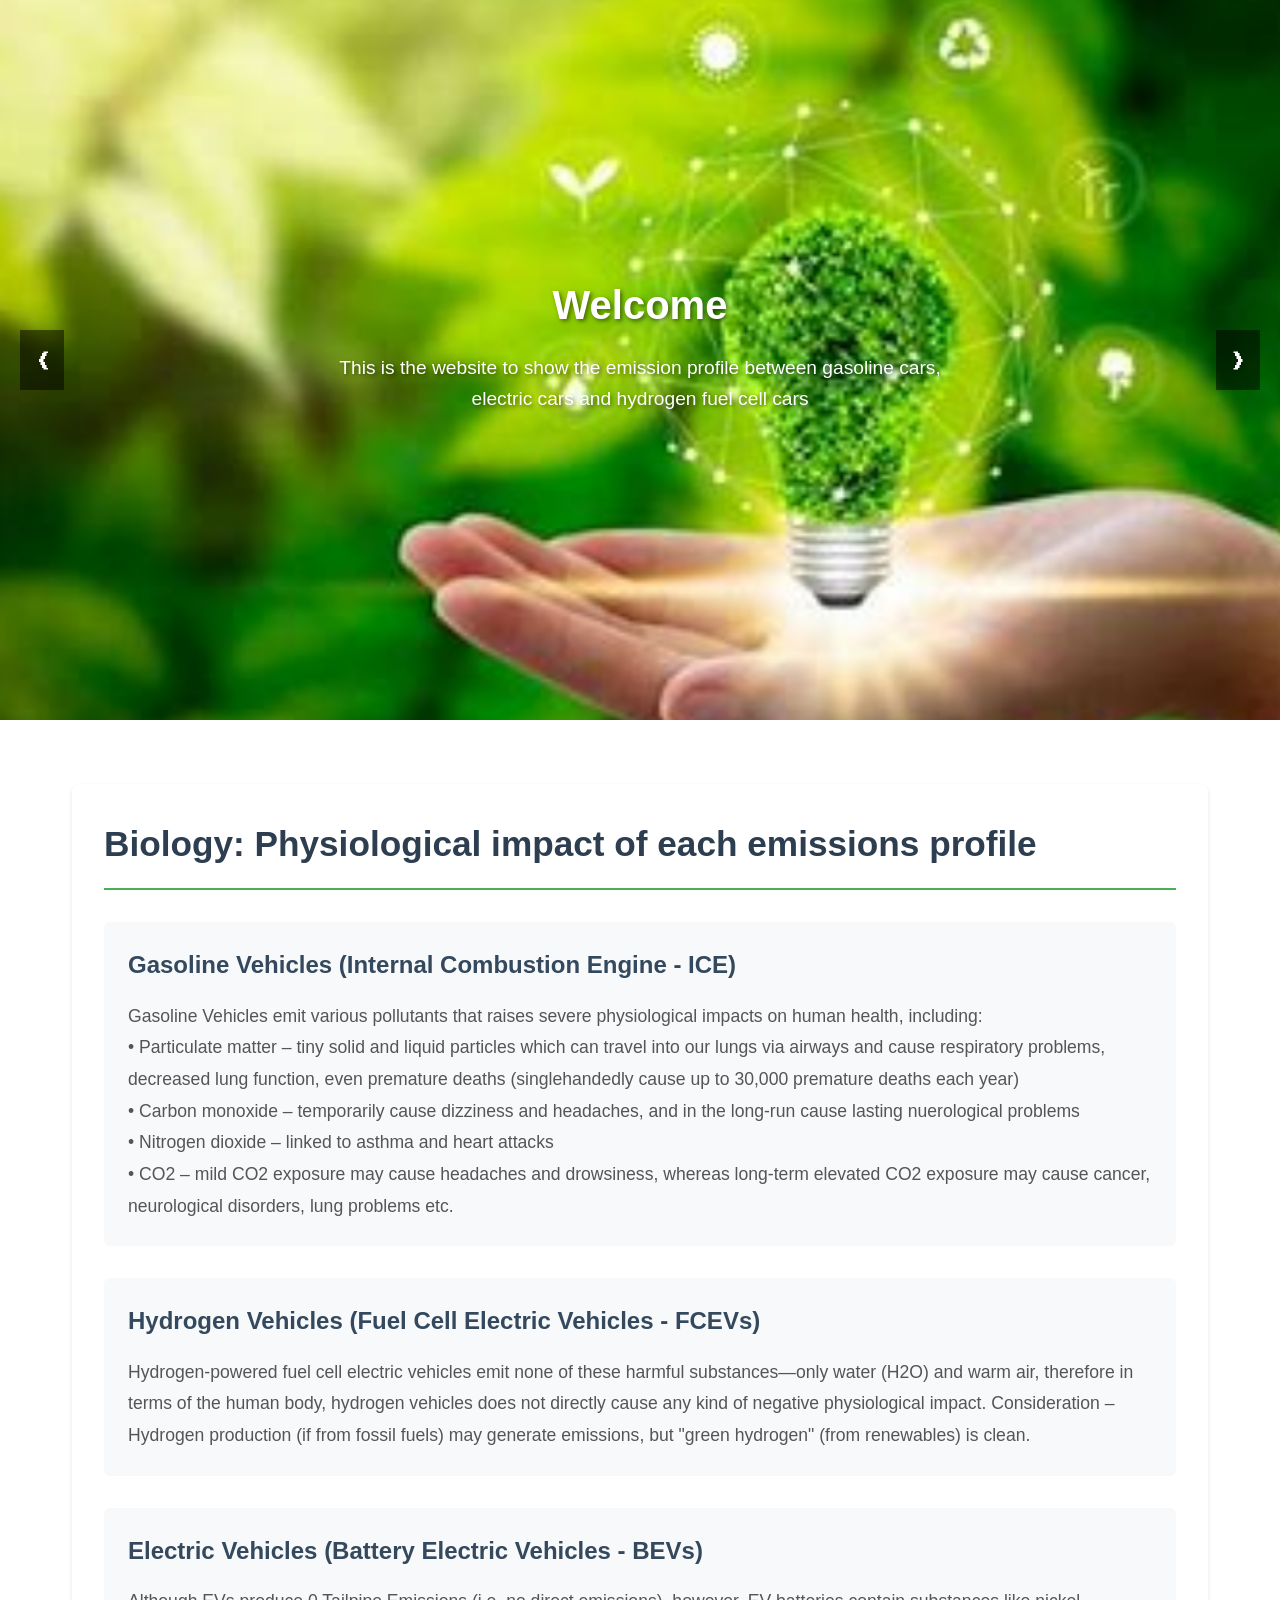
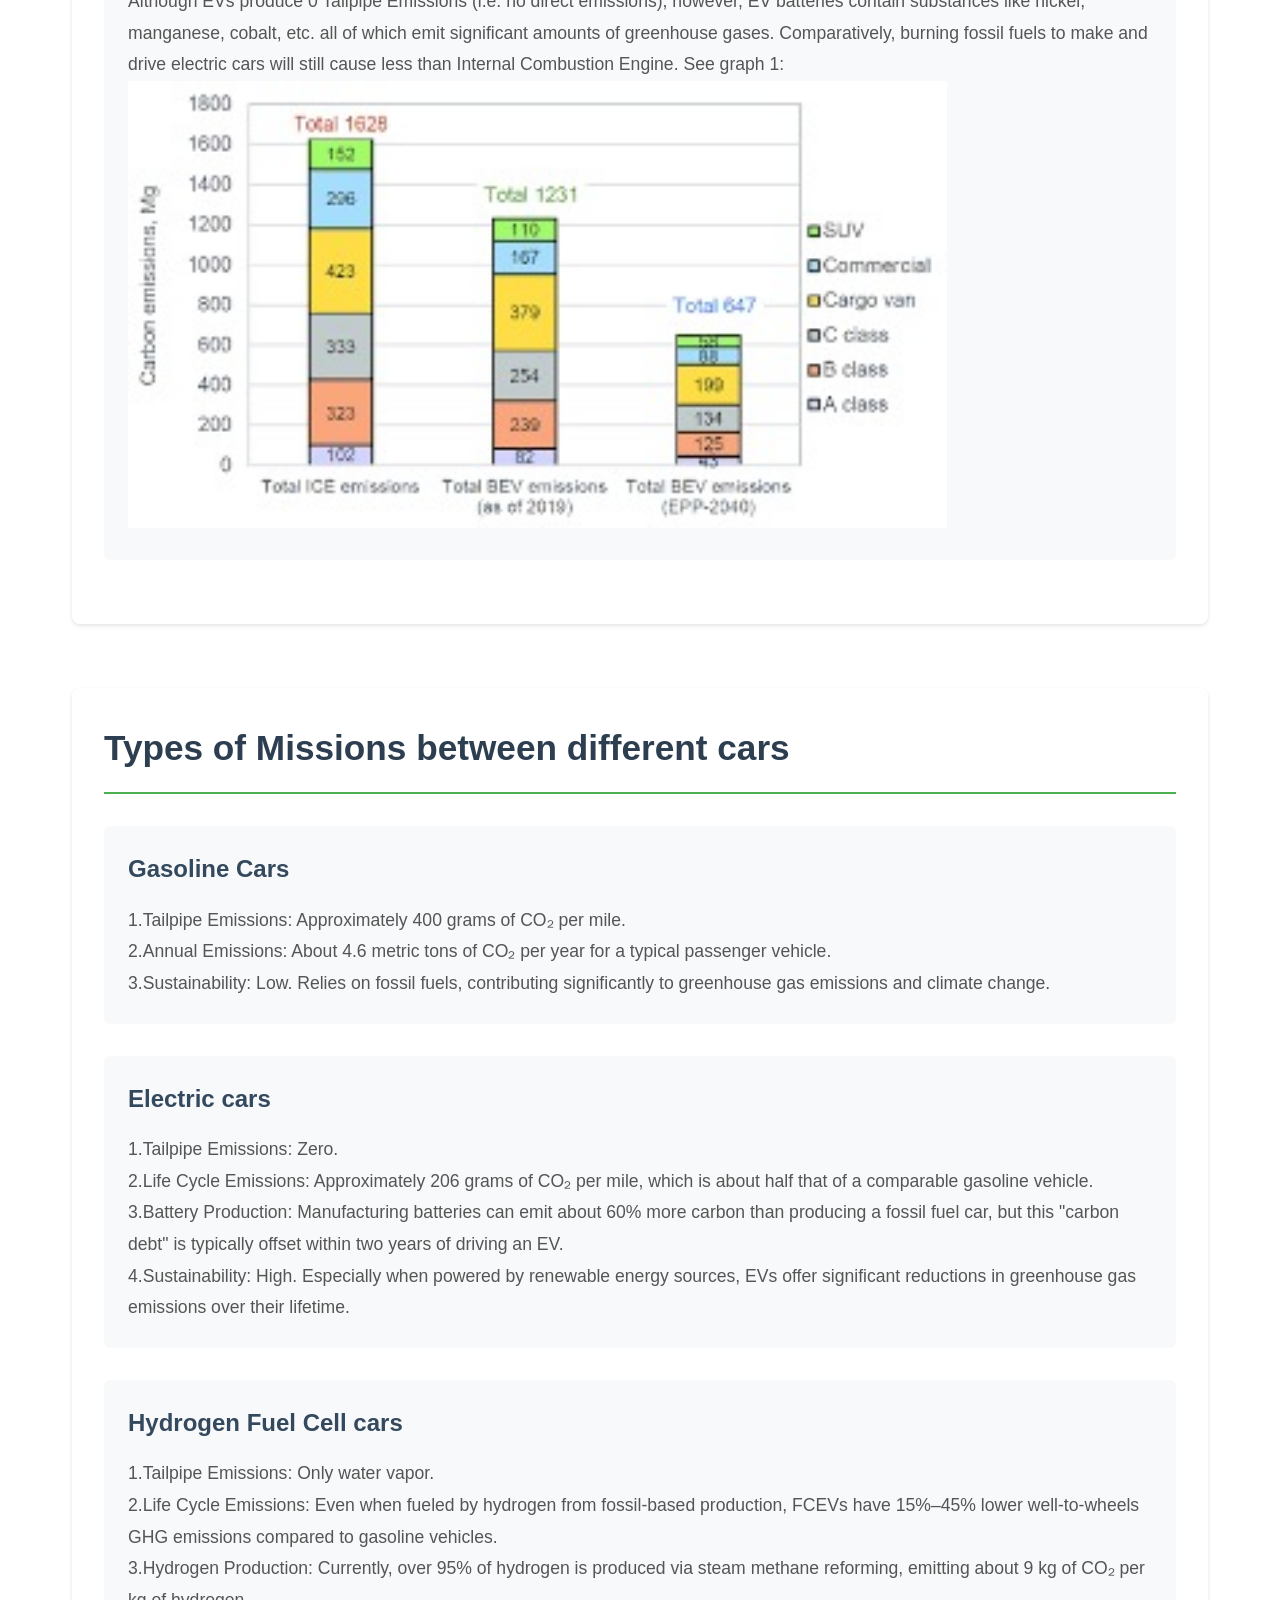
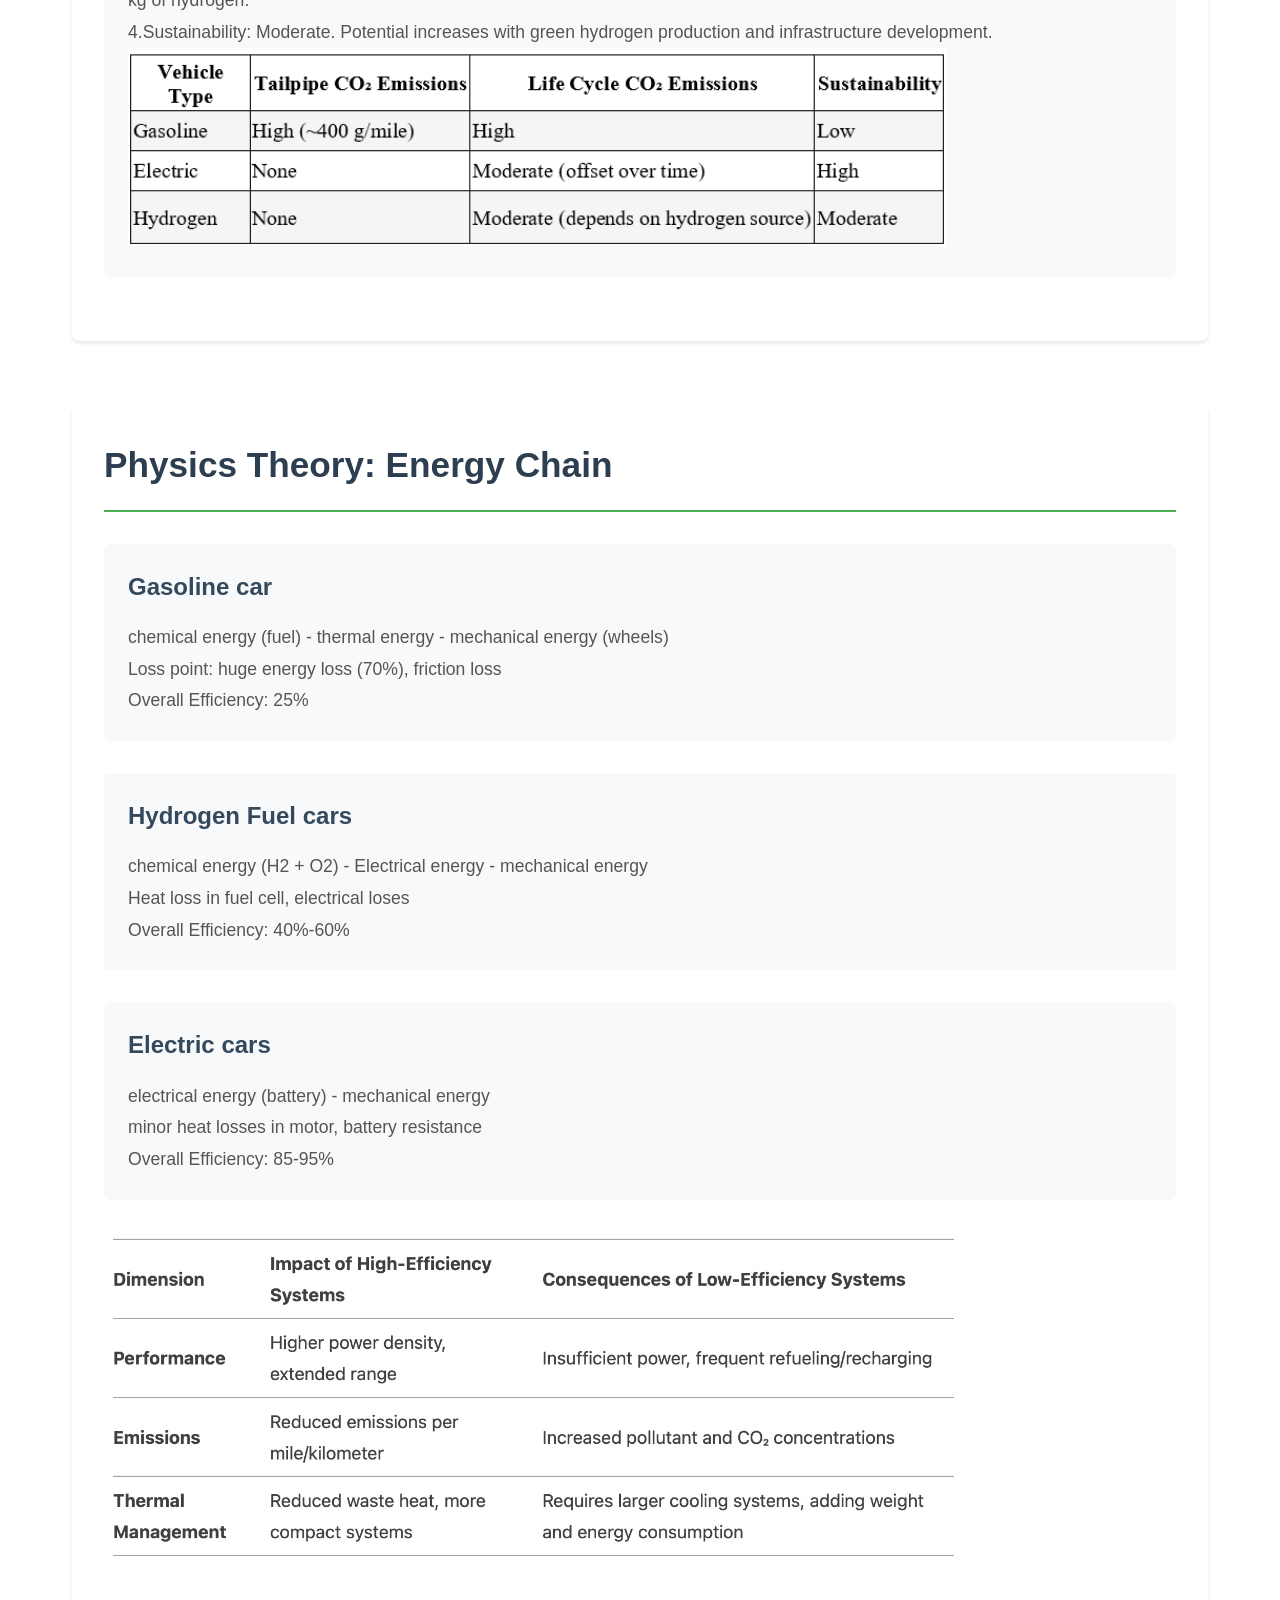
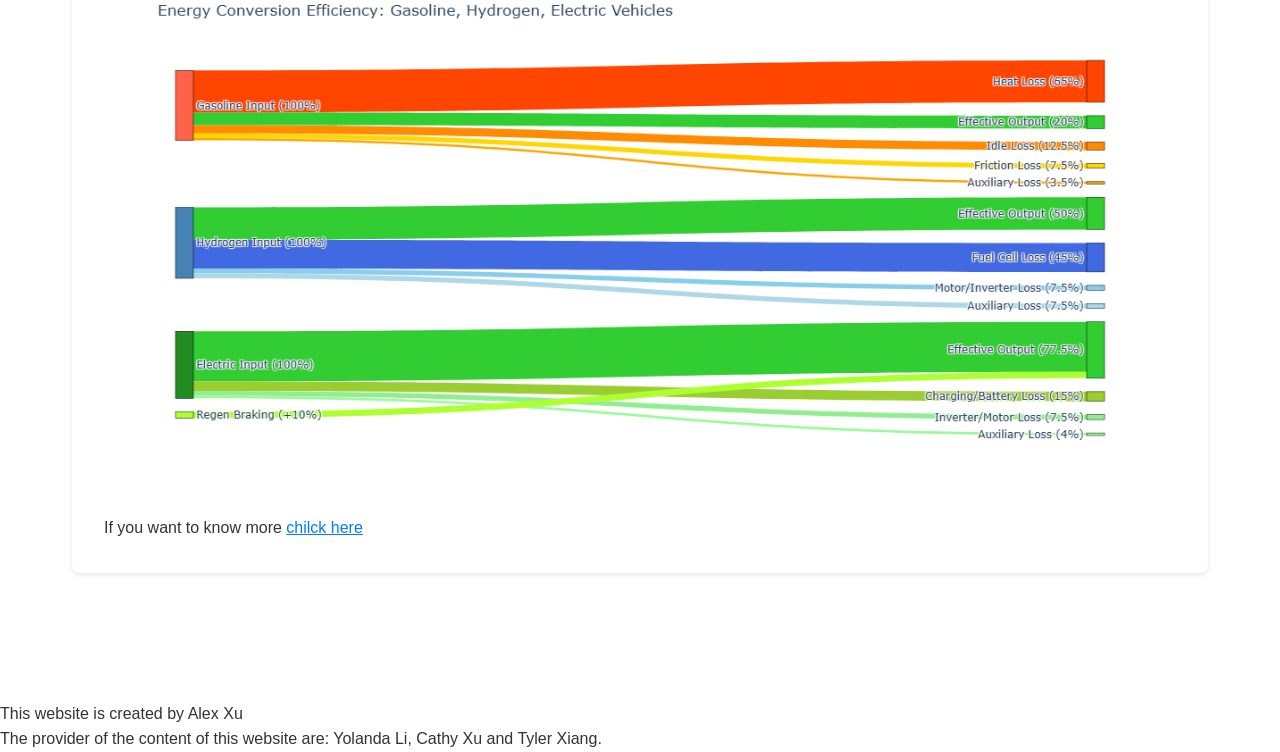
==== index.html @ 27ac07b7 "Add files via upload" ====
<!DOCTYPE html>
<html lang="zh-CN">
<head>
    <meta charset="UTF-8">
    <meta name="viewport" content="width=device-width, initial-scale=1.0">
    <title>环保科普网站</title>
    <link rel="stylesheet" href="styles.css">
</head>
<body>
    <!-- 轮播图区域 -->
    <div class="carousel-container">
    
            <div class="slide active">
                <img src="first.jfif" alt="环保图片1">
                <div class="slide-content">
                    <h2>Welcome</h2>
                    <p>This is the website to show the emission profile between gasoline cars, electric cars and hydrogen fuel cell cars</p>
                </div>
            </div>
            <div class="slide">
                <img src="bio2.jfif" alt="环保图片2">
                <div class="slide-content">
                    <h2>Biology: Physiological Impact</h2>
                    <a href="#section1" class="cta-button">了解更多</a>
                </div>
            </div>
            <div class="slide">
                <img src="ESS.jfif" alt="环保图片3">
                <div class="slide-content">
                    <h2>Types of Missions Between Different Cars</h2>
                    <a href="#section2" class="cta-button">了解更多</a>
                </div>
            </div>
            <div class="slide">
                <img src="fuel.jfif" alt="环保图片4">
                <div class="slide-content">
                    <h2>Physics Theory: Energy Chain</h2>
                    <a href="#section3" class="cta-button">了解更多</a>
                </div>
            </div>
        
        <div class="carousel-indicators">
            <span class="indicator active"></span>
            <span class="indicator"></span>
            <span class="indicator"></span>
            <span class="indicator"></span>
        </div>
        <button class="carousel-control prev">❮</button>
        <button class="carousel-control next">❯</button>
    </div>

    <!-- 主要内容区域 -->
    <main id="content-section">
        <section id="section1" class="main-section">
            <h1 class="main-title">Biology: Physiological impact of each emissions profile</h1>
            <div class="sub-section">
                <h2 class="sub-title">Gasoline Vehicles (Internal Combustion Engine - ICE)</h2>
                <p class="content-text">Gasoline Vehicles emit various pollutants that raises severe physiological impacts on human health, including:<br>
                    • Particulate matter – tiny solid and liquid particles which can travel into our lungs via airways and cause respiratory problems, decreased lung function, even premature deaths (singlehandedly cause up to 30,000 premature deaths each year)<br>
                    • Carbon monoxide – temporarily cause dizziness and headaches, and in the long-run cause lasting nuerological problems<br>
                    • Nitrogen dioxide – linked to asthma and heart attacks<br>
                    • CO2 – mild CO2 exposure may cause headaches and drowsiness, whereas long-term elevated CO2 exposure may cause cancer, neurological disorders, lung problems etc.</p>
            </div>
            <div class="sub-section">
                <h2 class="sub-title">Hydrogen Vehicles (Fuel Cell Electric Vehicles - FCEVs)</h2>
                <p class="content-text">Hydrogen-powered fuel cell electric vehicles emit none of these harmful substances—only water (H2O) and warm air, therefore in terms of the human body, hydrogen vehicles does not directly cause any kind of negative physiological impact.
                    Consideration – Hydrogen production (if from fossil fuels) may generate emissions, but "green hydrogen" (from renewables) is clean.</p>
            </div>
            <div class="sub-section">
                <h2 class="sub-title">Electric Vehicles (Battery Electric Vehicles - BEVs)
                </h2>
                <p class="content-text">Although EVs produce 0 Tailpipe Emissions (i.e. no direct emissions), however, EV batteries contain substances like nickel, manganese, cobalt, etc. all of which emit significant amounts of greenhouse gases. Comparatively, burning fossil fuels to make and drive electric cars will still cause less than Internal Combustion Engine.
                    See graph 1:</p>
                <img src="1.3-image.jpg" alt="graph" style="width: 80%; height: auto;">
            </div>
        </section>

        <section id="section2" class="main-section">
            <h1 class="main-title">Types of Missions between different cars</h1>
            <div class="sub-section">
                <h2 class="sub-title">Gasoline Cars</h2>
                <p class="content-text">1.Tailpipe Emissions: Approximately 400 grams of CO₂ per mile.<br> 

                    2.Annual Emissions: About 4.6 metric tons of CO₂ per year for a typical passenger vehicle. <br>
                
                    3.Sustainability: Low. Relies on fossil fuels, contributing significantly to greenhouse gas emissions and climate change. <br>
                    </p>
            </div>
            <div class="sub-section">
                <h2 class="sub-title">Electric cars</h2>
                <p class="content-text">1.Tailpipe Emissions: Zero. <br>

                    2.Life Cycle Emissions: Approximately 206 grams of CO₂ per mile, which is about half that of a comparable gasoline vehicle. <br>
                
                    3.Battery Production: Manufacturing batteries can emit about 60% more carbon than producing a fossil fuel car, but this "carbon debt" is typically offset within two years of driving an EV. <br>
                
                    4.Sustainability: High. Especially when powered by renewable energy sources, EVs offer significant reductions in greenhouse gas emissions over their lifetime. <br>
                 
                    </p>
            </div>
            <div class="sub-section">
                <h2 class="sub-title">Hydrogen Fuel Cell cars</h2>
                <p class="content-text">1.Tailpipe Emissions: Only water vapor. <br>
	
                    2.Life Cycle Emissions: Even when fueled by hydrogen from fossil-based production, FCEVs have 15%–45% lower well-to-wheels GHG emissions compared to gasoline vehicles. <br>
                    
                    3.Hydrogen Production: Currently, over 95% of hydrogen is produced via steam methane reforming, emitting about 9 kg of CO₂ per kg of hydrogen. <br>
                
                    4.Sustainability: Moderate. Potential increases with green hydrogen production and infrastructure development.<br>
                </p>
                <img src="2.3-image.png" alt="table" style="width: 80%; height: auto;">
            </div>
        </section>

        <section id="section3" class="main-section">
            <h1 class="main-title">Physics Theory: Energy Chain</h1>
            <div class="sub-section">
                
                <h2 class="sub-title">Gasoline car</h2>
                <p class="content-text">chemical energy (fuel) - thermal energy - mechanical energy (wheels) <br>
                    Loss point: huge energy loss (70%), friction loss<br>
                    Overall Efficiency: 25%</p>
            </div>
            <div class="sub-section">
                <h2 class="sub-title">Hydrogen Fuel cars</h2>
                <p class="content-text">chemical energy (H2 + O2) - Electrical energy - mechanical energy <br>
                    Heat loss in fuel cell, electrical loses<br>
                    Overall Efficiency:  40%-60%</p>
            </div>
            <div class="sub-section">
                <h2 class="sub-title">Electric cars</h2>
                <p class="content-text">electrical energy (battery) - mechanical energy <br>
                    minor heat losses in motor, battery resistance<br>
                    Overall Efficiency: 85-95%</p>
                    
            </div>
            <img src="physics2.jpg" alt="physics2" style="width: 80%; height: auto;">
            <img src="physics3.png" alt="physics3" style="width: 100%; height: auto;">
            <p>If you want to know more <a href="sankey_energy_conversion.html" style="color: #007bff; text-decoration: underline;">chilck here</a></p>
        </section>
    </main>
<p>This website is created by Alex Xu<br>
The provider of the content of this website are: Yolanda Li, Cathy Xu and Tyler Xiang.
</p>    <script src="script.js"></script>
</body>
</html>
---- styles.css ----
/* 全局样式 */
* {
    margin: 0;
    padding: 0;
    box-sizing: border-box;
}

html {
    scroll-behavior: smooth;
}

body {
    font-family: 'Arial', sans-serif;
    line-height: 1.6;
    color: #333;
    overflow-x: hidden;
}

/* 轮播图容器 */
.carousel-container {
    position: relative;
    width: 100%;
    height: 80vh;
    overflow: hidden;
}

.carousel {
    position: relative;
    width: 100%;
    height: 100%;
}

/* 轮播图幻灯片 */
.slide {
    position: absolute;
    top: 0;
    left: 0;
    width: 100%;
    height: 100%;
    opacity: 0;
    transition: opacity 1s ease-in-out;
    will-change: opacity;
    z-index: 1;
}

.slide.active {
    opacity: 1;
    z-index: 2;
}

.slide img {
    width: 100%;
    height: 100%;
    object-fit: cover;
    transition: transform 1s ease-in-out;
    will-change: transform;
}

.slide.active img {
    transform: scale(1.02);
}

.slide-content {
    position: absolute;
    top: 50%;
    left: 50%;
    transform: translate(-50%, -50%);
    text-align: center;
    color: white;
    text-shadow: 2px 2px 4px rgba(0, 0, 0, 0.5);
}

.slide-content h2 {
    font-size: 2.5rem;
    margin-bottom: 1rem;
}

.slide-content p {
    font-size: 1.2rem;
    margin-bottom: 2rem;
}

/* 轮播图控制按钮 */
.carousel-control {
    position: absolute;
    top: 50%;
    transform: translateY(-50%);
    background: rgba(0, 0, 0, 0.5);
    color: white;
    border: none;
    padding: 1rem;
    cursor: pointer;
    font-size: 1.5rem;
    transition: background 0.3s;
    z-index: 10;
}

.carousel-control:hover {
    background: rgba(0, 0, 0, 0.8);
}

.prev {
    left: 20px;
}

.next {
    right: 20px;
}

/* 轮播图指示器 */
.carousel-indicators {
    position: absolute;
    bottom: 20px;
    left: 50%;
    transform: translateX(-50%);
    display: flex;
    gap: 10px;
}

.indicator {
    width: 12px;
    height: 12px;
    border-radius: 50%;
    background: rgba(255, 255, 255, 0.5);
    cursor: pointer;
    transition: background 0.3s;
}

.indicator.active {
    background: white;
}

/* 主要内容区域样式 */
main {
    padding: 4rem 2rem;
    max-width: 1200px;
    margin: 0 auto;
    position: relative;
}

.main-section {
    margin-bottom: 4rem;
    padding: 2rem;
    background: #fff;
    border-radius: 8px;
    box-shadow: 0 2px 4px rgba(0, 0, 0, 0.1);
    transition: transform 0.3s ease, box-shadow 0.3s ease;
    scroll-margin-top: 20px;
}

.main-section:target {
    animation: highlight 2s ease-out;
    transform: translateY(-5px);
    box-shadow: 0 5px 15px rgba(0, 0, 0, 0.2);
}

@keyframes highlight {
    0% {
        background-color: rgba(76, 175, 80, 0.1);
    }
    100% {
        background-color: #fff;
    }
}

.main-title {
    font-size: 2.2rem;
    color: #2c3e50;
    margin-bottom: 2rem;
    padding-bottom: 1rem;
    border-bottom: 2px solid #4CAF50;
}

.sub-section {
    margin-bottom: 2rem;
    padding: 1.5rem;
    background: #f8f9fa;
    border-radius: 6px;
    transition: transform 0.3s ease;
}

.sub-section:hover {
    transform: translateY(-2px);
    box-shadow: 0 4px 8px rgba(0, 0, 0, 0.1);
}

.sub-title {
    font-size: 1.5rem;
    color: #34495e;
    margin-bottom: 1rem;
}

.content-text {
    font-size: 1.1rem;
    line-height: 1.8;
    color: #555;
}

/* 按钮样式 */
.cta-button {
    display: inline-block;
    padding: 10px 20px;
    background-color: rgba(255, 255, 255, 0.8);
    color: #333;
    text-decoration: none;
    border-radius: 5px;
    font-weight: bold;
    transition: all 0.3s ease;
    cursor: pointer;
}

.cta-button:hover {
    background-color: rgba(255, 255, 255, 1);
    transform: translateY(-2px);
    box-shadow: 0 2px 5px rgba(0, 0, 0, 0.2);
}

/* 响应式设计 */
@media (max-width: 768px) {
    .main-title {
        font-size: 1.8rem;
    }
    
    .sub-title {
        font-size: 1.3rem;
    }
    
    .content-text {
        font-size: 1rem;
    }
    
    .slide-content h2 {
        font-size: 2rem;
    }
    
    .slide-content p {
        font-size: 1rem;
    }
}
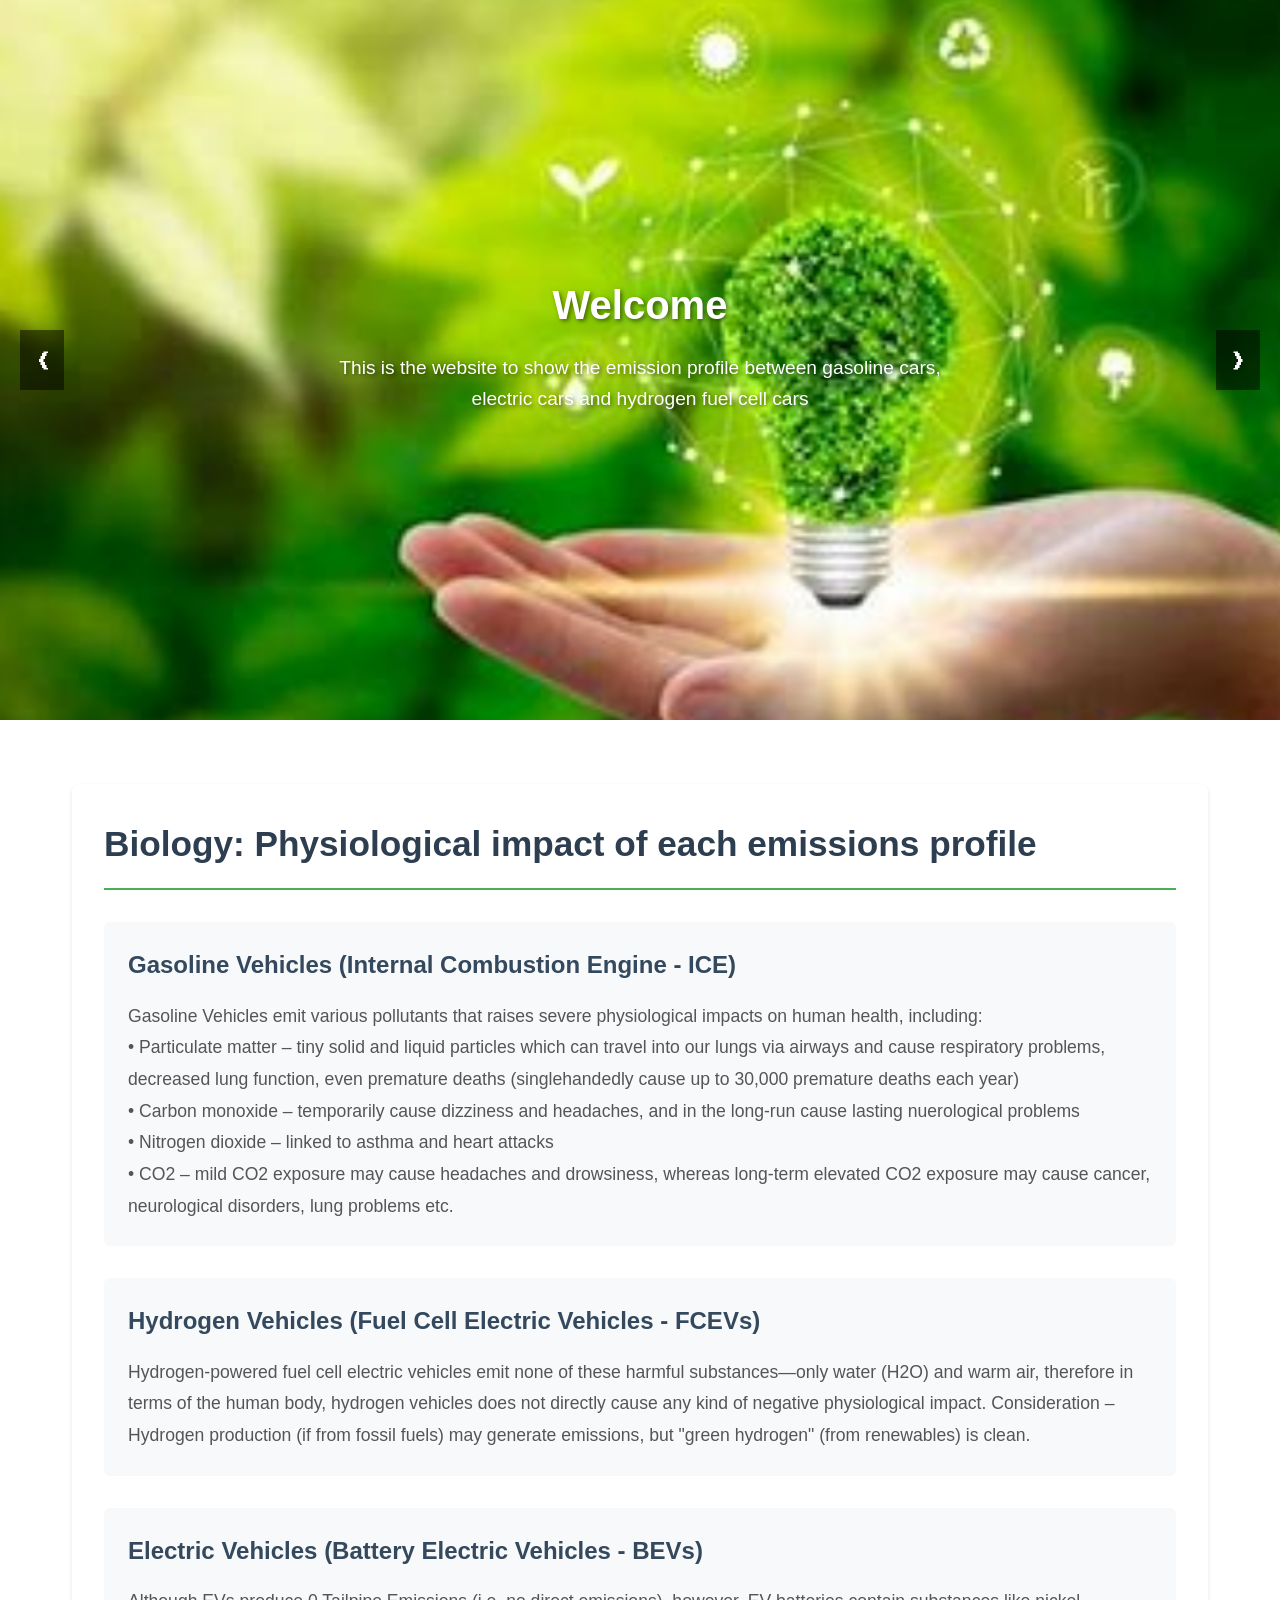
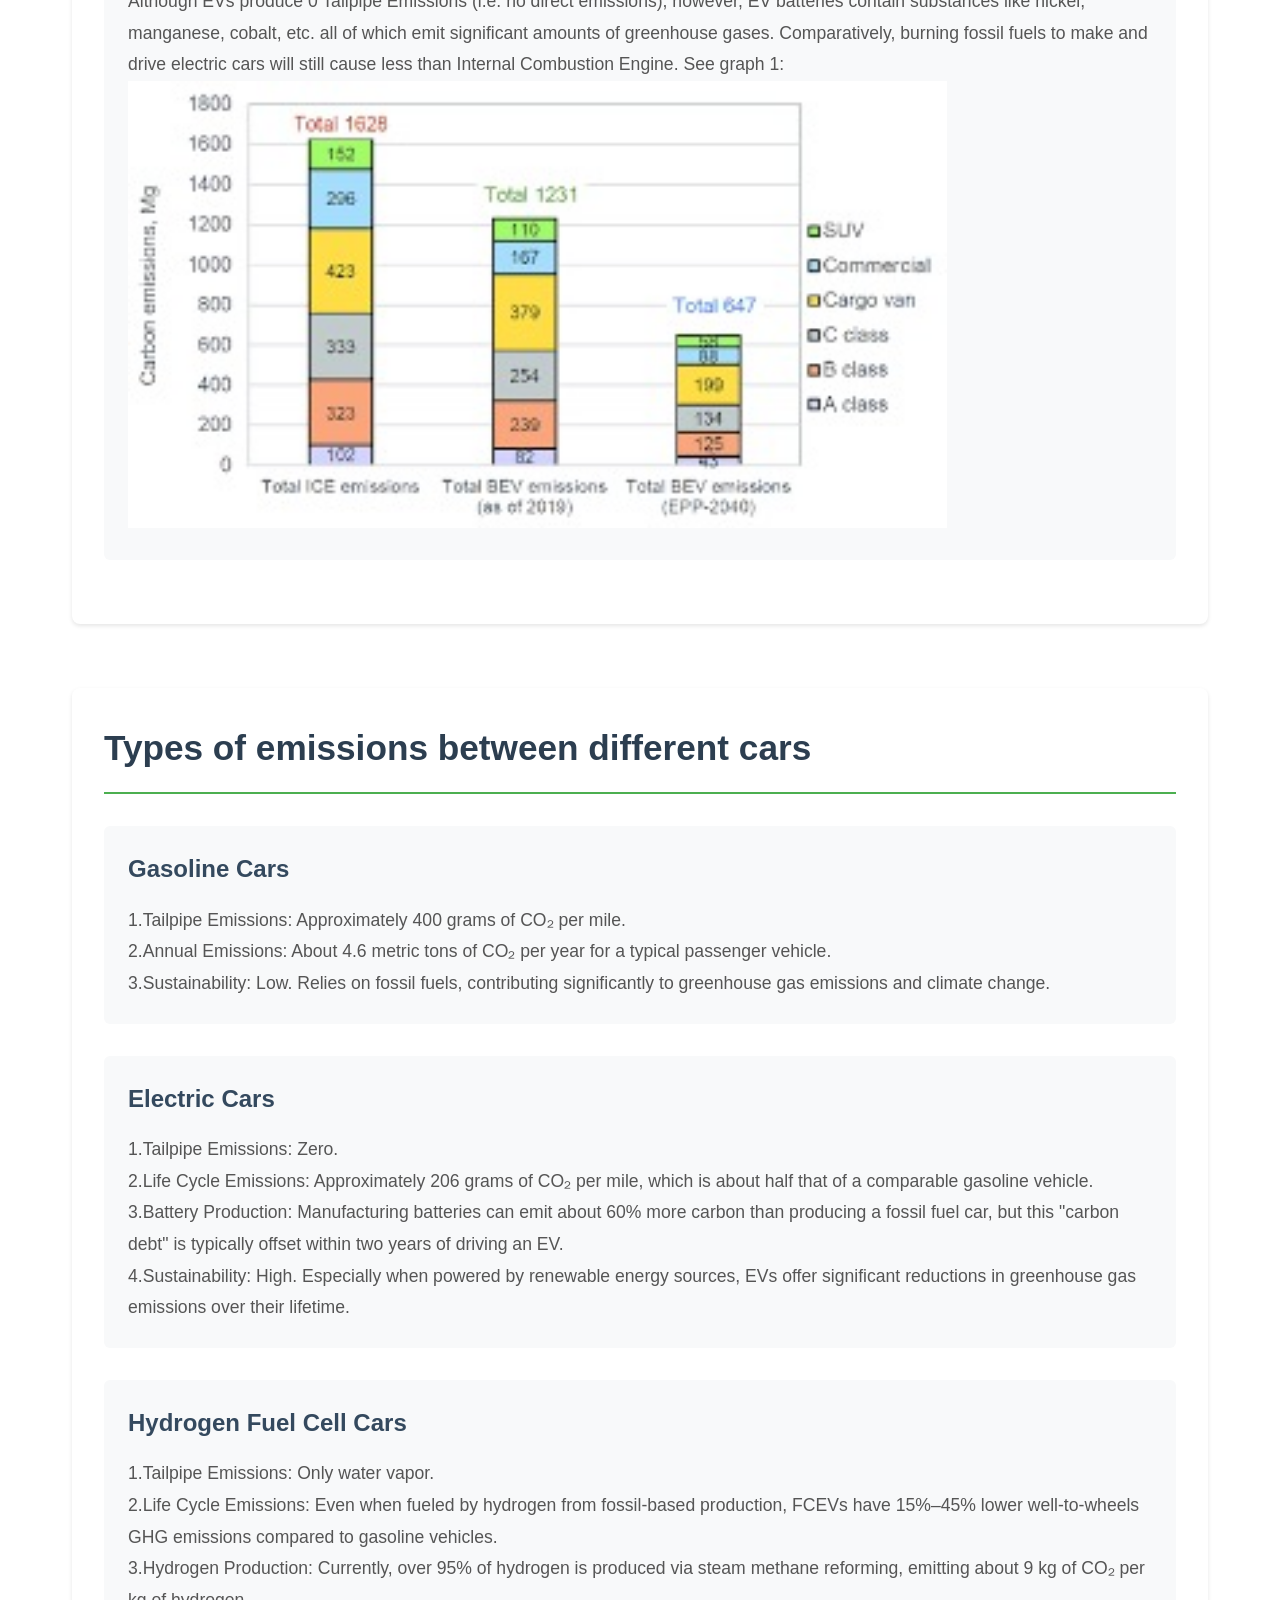
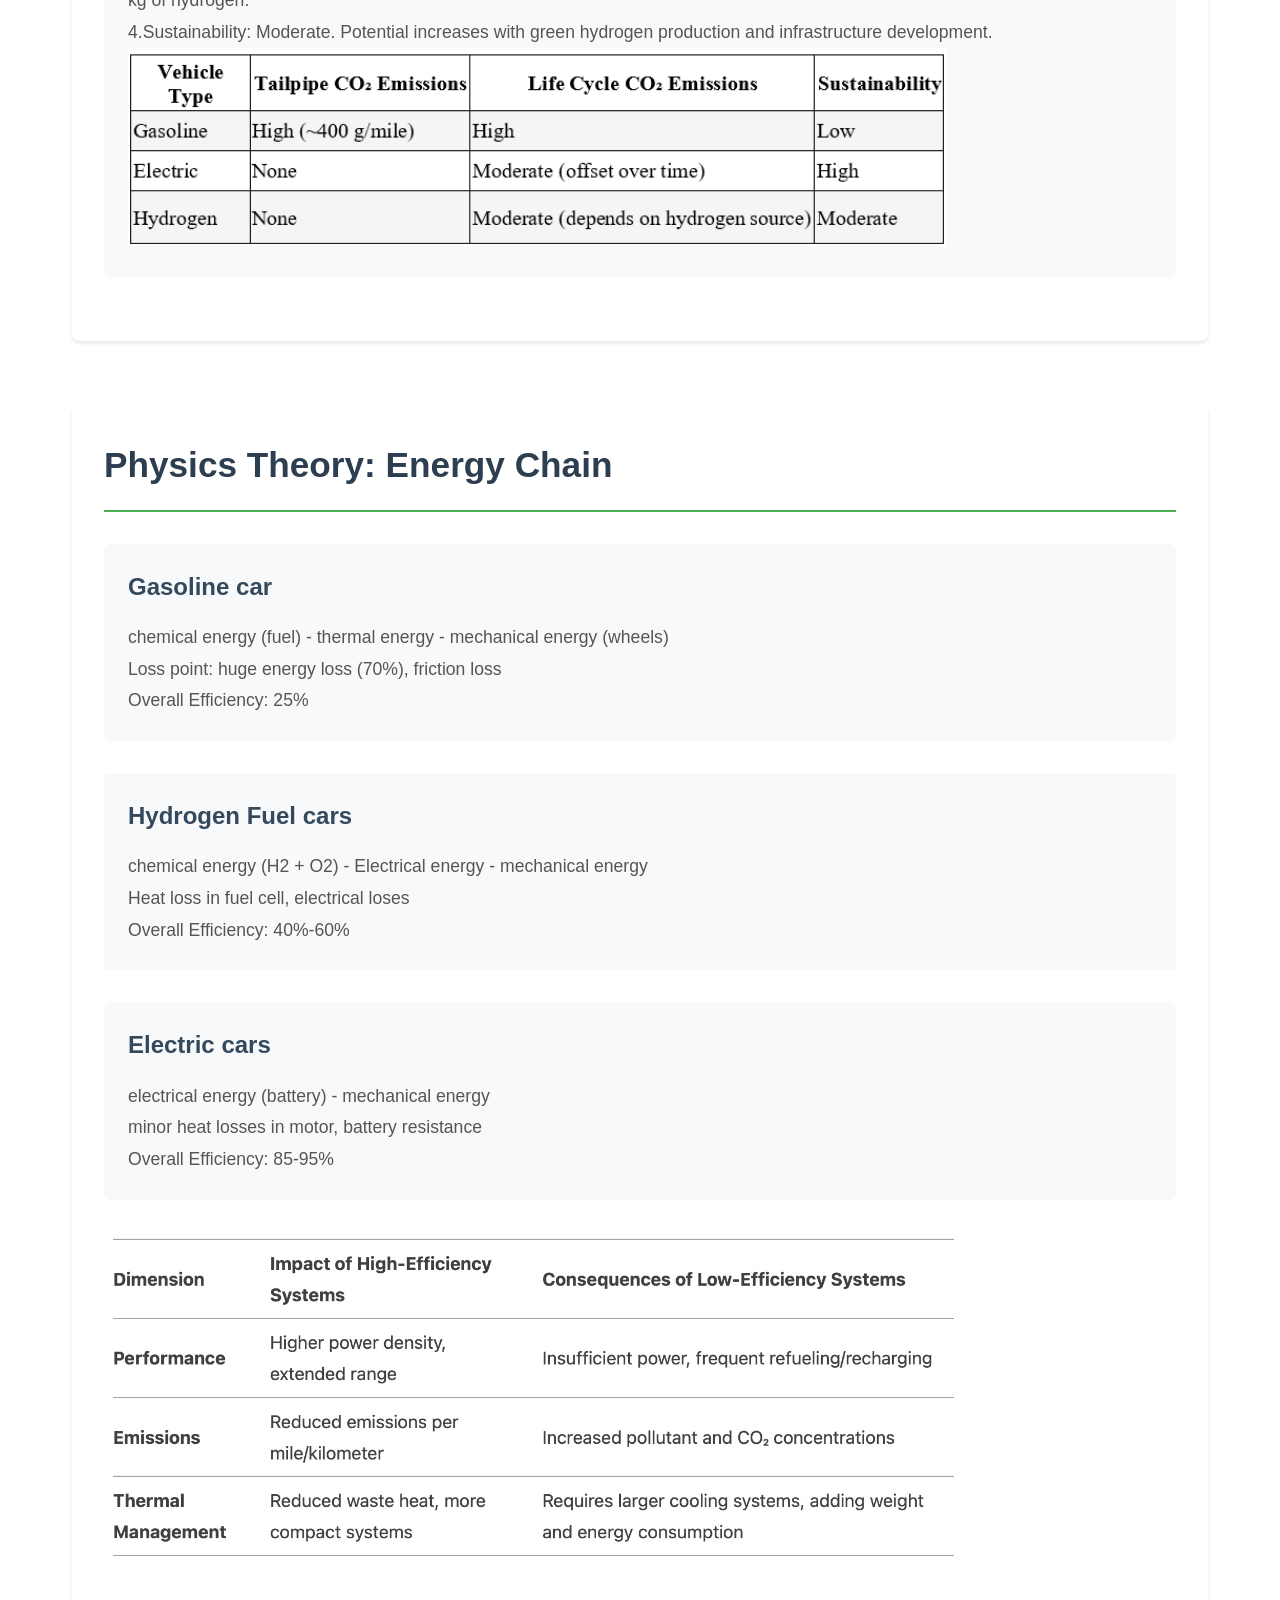
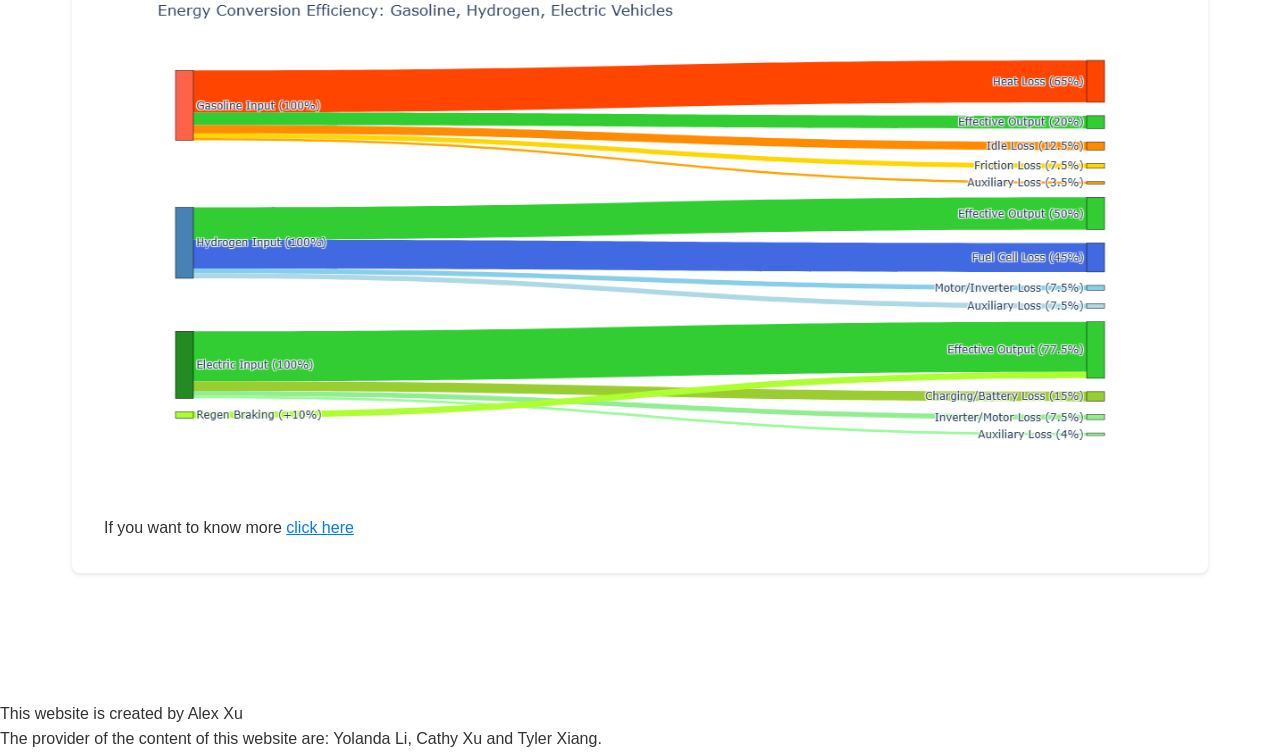
==== commit 84fbb773: "Update index.html" ====
--- a/index.html
+++ b/index.html
@@ -27,14 +27,14 @@
             <div class="slide">
                 <img src="ESS.jfif" alt="环保图片3">
                 <div class="slide-content">
-                    <h2>Types of Missions Between Different Cars</h2>
+                    <h2>ESS: Types of Emissions</h2>
                     <a href="#section2" class="cta-button">了解更多</a>
                 </div>
             </div>
             <div class="slide">
                 <img src="fuel.jfif" alt="环保图片4">
                 <div class="slide-content">
-                    <h2>Physics Theory: Energy Chain</h2>
+                    <h2>Physics: Energy Chain</h2>
                     <a href="#section3" class="cta-button">了解更多</a>
                 </div>
             </div>
@@ -76,7 +76,7 @@
         </section>
 
         <section id="section2" class="main-section">
-            <h1 class="main-title">Types of Missions between different cars</h1>
+            <h1 class="main-title">Types of emissions between different cars</h1>
             <div class="sub-section">
                 <h2 class="sub-title">Gasoline Cars</h2>
                 <p class="content-text">1.Tailpipe Emissions: Approximately 400 grams of CO₂ per mile.<br> 
@@ -87,7 +87,7 @@
                     </p>
             </div>
             <div class="sub-section">
-                <h2 class="sub-title">Electric cars</h2>
+                <h2 class="sub-title">Electric Cars</h2>
                 <p class="content-text">1.Tailpipe Emissions: Zero. <br>
 
                     2.Life Cycle Emissions: Approximately 206 grams of CO₂ per mile, which is about half that of a comparable gasoline vehicle. <br>
@@ -99,7 +99,7 @@
                     </p>
             </div>
             <div class="sub-section">
-                <h2 class="sub-title">Hydrogen Fuel Cell cars</h2>
+                <h2 class="sub-title">Hydrogen Fuel Cell Cars</h2>
                 <p class="content-text">1.Tailpipe Emissions: Only water vapor. <br>
 	
                     2.Life Cycle Emissions: Even when fueled by hydrogen from fossil-based production, FCEVs have 15%–45% lower well-to-wheels GHG emissions compared to gasoline vehicles. <br>
@@ -136,11 +136,11 @@
             </div>
             <img src="physics2.jpg" alt="physics2" style="width: 80%; height: auto;">
             <img src="physics3.png" alt="physics3" style="width: 100%; height: auto;">
-            <p>If you want to know more <a href="sankey_energy_conversion.html" style="color: #007bff; text-decoration: underline;">chilck here</a></p>
+            <p>If you want to know more <a href="sankey_energy_conversion.html" style="color: #007bff; text-decoration: underline;">click here</a></p>
         </section>
     </main>
 <p>This website is created by Alex Xu<br>
 The provider of the content of this website are: Yolanda Li, Cathy Xu and Tyler Xiang.
 </p>    <script src="script.js"></script>
 </body>
-</html> +</html> 
